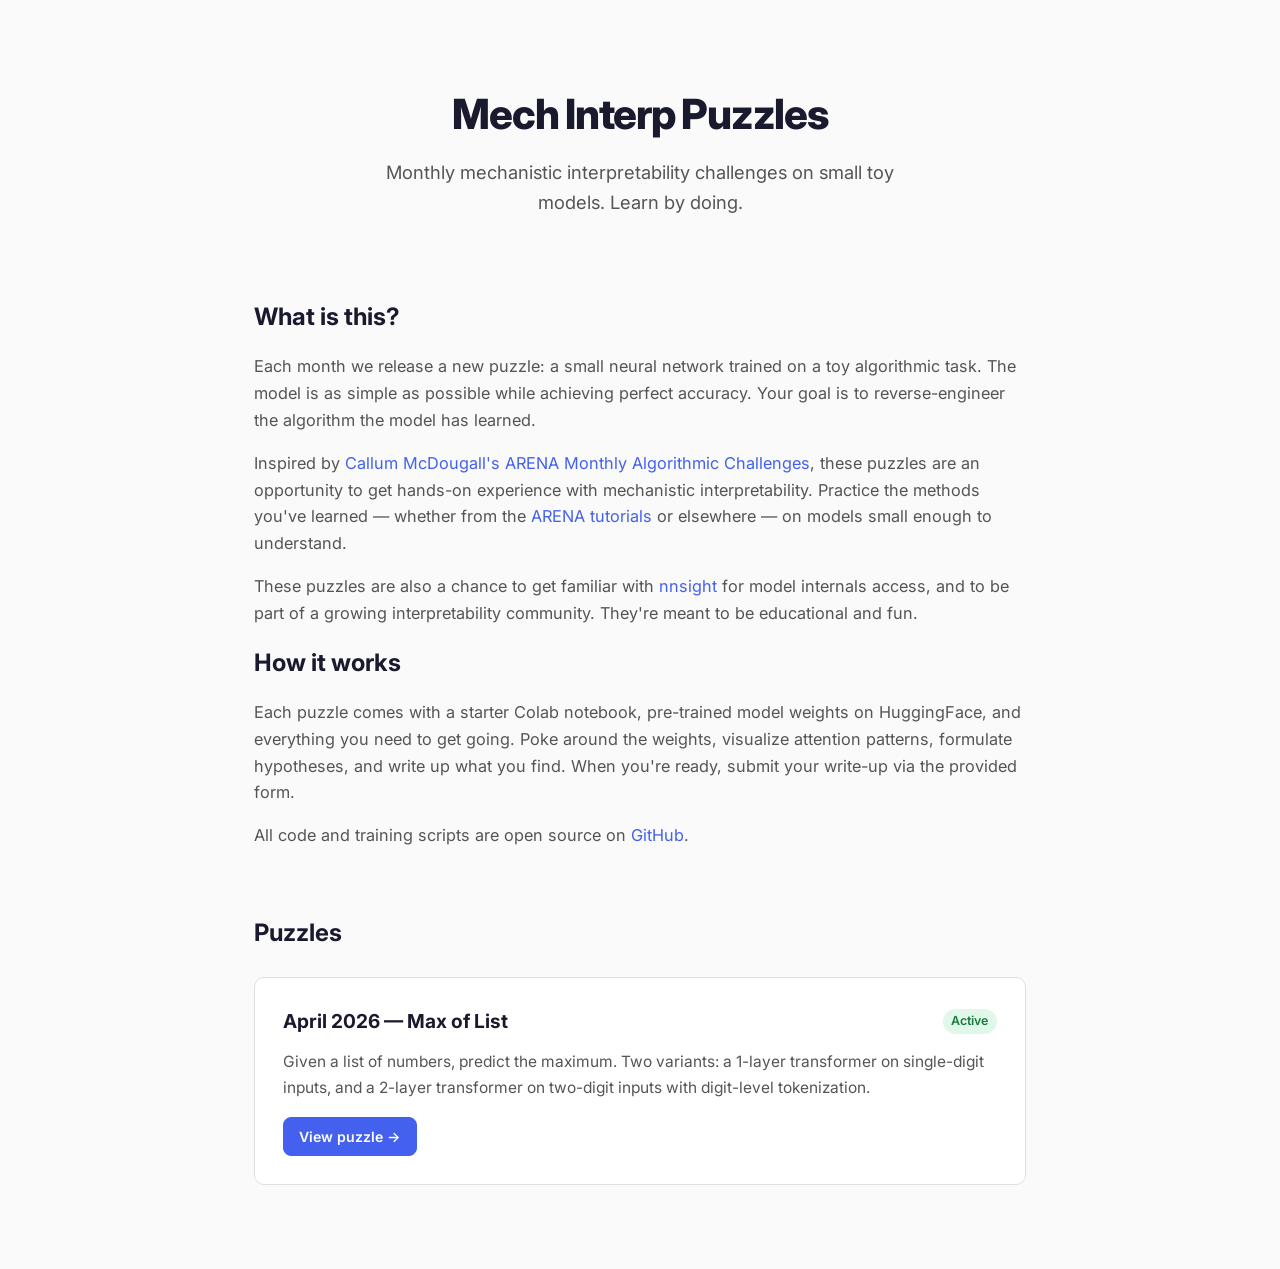
==== public/index.html @ 22fbb1c4 "Update ARENA monthly challenge link" ====
<!DOCTYPE html>
<html lang="en">
<head>
  <meta charset="UTF-8">
  <meta name="viewport" content="width=device-width, initial-scale=1.0">
  <title>Mech Interp Puzzles</title>
  <link rel="preconnect" href="https://fonts.googleapis.com">
  <link href="https://fonts.googleapis.com/css2?family=Inter:wght@400;500;600;700;800&display=swap" rel="stylesheet">
  <link rel="stylesheet" href="style.css">
</head>
<body>

  <!-- Hero -->
  <section class="hero">
    <div class="container">
      <h1>Mech Interp Puzzles</h1>
      <p class="tagline">Monthly mechanistic interpretability challenges on small toy models. Learn by doing.</p>
    </div>
  </section>

  <!-- About -->
  <section class="about">
    <div class="container">
      <h2>What is this?</h2>
      <p>
        Each month we release a new puzzle: a small neural network trained on a toy algorithmic task.
        The model is as simple as possible while achieving perfect accuracy.
        Your goal is to reverse-engineer the algorithm the model has learned.
      </p>
      <p>
        Inspired by <a href="https://learn.arena.education/chapter1_transformer_interp/monthly_algorithmic/">Callum McDougall's ARENA Monthly Algorithmic Challenges</a>,
        these puzzles are an opportunity to get hands-on experience with mechanistic interpretability.
        Practice the methods you've learned &mdash; whether from the
        <a href="https://www.arena.education/">ARENA tutorials</a> or elsewhere &mdash; on
        models small enough to understand.
      </p>

      <p>
        These puzzles are also a chance to get familiar with
        <a href="https://nnsight.net/">nnsight</a> for model internals access,
        and to be part of a growing interpretability community.
        They're meant to be educational and fun.
      </p>

      <h2>How it works</h2>
      <p>
        Each puzzle comes with a starter Colab notebook, pre-trained model weights on HuggingFace,
        and everything you need to get going. Poke around the weights, visualize attention patterns,
        formulate hypotheses, and write up what you find.
        When you're ready, submit your write-up via the provided form.
      </p>
      <p>
        All code and training scripts are open source on <a href="https://github.com/andyrdt/puzzles">GitHub</a>.
      </p>
    </div>
  </section>

  <!-- Puzzles -->
  <section class="puzzles-section">
    <div class="container">
      <h2>Puzzles</h2>

      <div class="puzzle-card">
        <div class="puzzle-card-header">
          <h3><a href="april-2026.html">April 2026 &mdash; Max of List</a></h3>
          <span class="tag active">Active</span>
        </div>
        <p>
          Given a list of numbers, predict the maximum. Two variants: a 1-layer transformer
          on single-digit inputs, and a 2-layer transformer on two-digit inputs with digit-level
          tokenization.
        </p>
        <div class="links">
          <a class="btn btn-primary" href="april-2026.html">View puzzle &rarr;</a>
        </div>
      </div>

      <!-- Future months: copy the card above and update -->

    </div>
  </section>


</body>
</html>
---- public/style.css ----
/* ── Reset & Base ── */
*, *::before, *::after { box-sizing: border-box; margin: 0; padding: 0; }

:root {
  --bg: #fafafa;
  --surface: #ffffff;
  --text: #1a1a2e;
  --text-secondary: #555;
  --accent: #4361ee;
  --accent-hover: #3a56d4;
  --border: #e0e0e0;
  --tag-bg: #eef1ff;
  --tag-text: #4361ee;
  --radius: 10px;
  --max-width: 820px;
}

html { scroll-behavior: smooth; }

body {
  font-family: 'Inter', -apple-system, BlinkMacSystemFont, 'Segoe UI', sans-serif;
  background: var(--bg);
  color: var(--text);
  line-height: 1.65;
  -webkit-font-smoothing: antialiased;
}

a { color: var(--accent); text-decoration: none; }
a:hover { text-decoration: underline; }

/* ── Layout ── */
.container { max-width: var(--max-width); margin: 0 auto; padding: 0 1.5rem; }

/* ── Hero ── */
.hero {
  padding: 5rem 0 3rem;
  text-align: center;
}

.hero h1 {
  font-size: 2.6rem;
  font-weight: 800;
  letter-spacing: -0.03em;
  margin-bottom: 0.5rem;
}

.hero .tagline {
  font-size: 1.15rem;
  color: var(--text-secondary);
  max-width: 540px;
  margin: 0 auto;
}

/* ── About Section ── */
.about {
  padding: 2rem 0 3rem;
}

.about h2 {
  font-size: 1.5rem;
  font-weight: 700;
  margin-bottom: 1rem;
}

.about p {
  color: var(--text-secondary);
  margin-bottom: 1rem;
  font-size: 1.02rem;
}

.about p:last-child { margin-bottom: 0; }

.highlight-box {
  background: var(--tag-bg);
  border-left: 4px solid var(--accent);
  border-radius: 0 var(--radius) var(--radius) 0;
  padding: 1rem 1.25rem;
  margin: 1.5rem 0;
  font-size: 0.97rem;
  color: var(--text);
}

/* ── Puzzles Grid ── */
.puzzles-section {
  padding: 1rem 0 4rem;
}

.puzzles-section h2 {
  font-size: 1.5rem;
  font-weight: 700;
  margin-bottom: 1.5rem;
}

.puzzle-card {
  background: var(--surface);
  border: 1px solid var(--border);
  border-radius: var(--radius);
  padding: 1.75rem;
  margin-bottom: 1.25rem;
  transition: box-shadow 0.2s, border-color 0.2s;
}

.puzzle-card:hover {
  border-color: var(--accent);
  box-shadow: 0 4px 20px rgba(67, 97, 238, 0.08);
}

.puzzle-card-header {
  display: flex;
  align-items: center;
  justify-content: space-between;
  gap: 1rem;
  margin-bottom: 0.75rem;
  flex-wrap: wrap;
}

.puzzle-card h3 {
  font-size: 1.2rem;
  font-weight: 700;
}

.puzzle-card h3 a {
  color: var(--text);
}

.puzzle-card h3 a:hover {
  color: var(--accent);
  text-decoration: none;
}

.tag {
  display: inline-block;
  font-size: 0.78rem;
  font-weight: 600;
  padding: 0.2em 0.7em;
  border-radius: 999px;
  background: var(--tag-bg);
  color: var(--tag-text);
  white-space: nowrap;
}

.tag.active { background: #e0f7e9; color: #1b7a3d; }
.tag.upcoming { background: #fff3e0; color: #b36b00; }
.tag.closed { background: #f0f0f0; color: #888; }

.puzzle-card p {
  color: var(--text-secondary);
  font-size: 0.97rem;
  margin-bottom: 1rem;
}

.puzzle-card .links {
  display: flex;
  gap: 0.75rem;
  flex-wrap: wrap;
}

.btn {
  display: inline-flex;
  align-items: center;
  gap: 0.4rem;
  font-size: 0.88rem;
  font-weight: 600;
  padding: 0.5em 1.1em;
  border-radius: 8px;
  border: 1px solid var(--border);
  background: var(--surface);
  color: var(--text);
  cursor: pointer;
  transition: all 0.15s;
  text-decoration: none;
}

.btn:hover {
  border-color: var(--accent);
  color: var(--accent);
  text-decoration: none;
}

.btn-primary {
  background: var(--accent);
  border-color: var(--accent);
  color: #fff;
}

.btn-primary:hover {
  background: var(--accent-hover);
  border-color: var(--accent-hover);
  color: #fff;
}

/* ── Month Page ── */
.month-page { padding: 3rem 0 4rem; }

.back-link {
  display: inline-flex;
  align-items: center;
  gap: 0.3rem;
  font-size: 0.9rem;
  font-weight: 500;
  margin-bottom: 2rem;
  color: var(--text-secondary);
}

.back-link:hover { color: var(--accent); text-decoration: none; }

.month-page h1 {
  font-size: 2rem;
  font-weight: 800;
  margin-bottom: 0.4rem;
}

.month-page .subtitle {
  color: var(--text-secondary);
  font-size: 1.05rem;
  margin-bottom: 2rem;
}

.month-page h2 {
  font-size: 1.25rem;
  font-weight: 700;
  margin: 2rem 0 0.75rem;
}

.month-page h2:first-of-type { margin-top: 0; }

.month-page p, .month-page li {
  color: var(--text-secondary);
  font-size: 0.97rem;
  margin-bottom: 0.75rem;
}

.month-page ul {
  padding-left: 1.25rem;
  margin-bottom: 1rem;
}

.month-page li { margin-bottom: 0.4rem; }

.puzzle-detail {
  background: var(--surface);
  border: 1px solid var(--border);
  border-radius: var(--radius);
  padding: 1.5rem;
  margin-bottom: 1.25rem;
}

.puzzle-detail h3 {
  font-size: 1.1rem;
  font-weight: 700;
  margin-bottom: 0.5rem;
}

.spec-table {
  width: 100%;
  font-size: 0.9rem;
  border-collapse: collapse;
  margin: 0.75rem 0;
}

.spec-table td {
  padding: 0.35rem 0.75rem 0.35rem 0;
  border-bottom: 1px solid var(--border);
  color: var(--text-secondary);
}

.spec-table td:first-child {
  font-weight: 600;
  color: var(--text);
  white-space: nowrap;
  width: 140px;
}

code {
  font-family: 'JetBrains Mono', 'Fira Code', monospace;
  font-size: 0.88em;
  background: #f3f3f3;
  padding: 0.15em 0.4em;
  border-radius: 4px;
}

.action-box {
  background: var(--tag-bg);
  border-radius: var(--radius);
  padding: 1.5rem;
  margin: 2rem 0;
}

.action-box h2 {
  margin-top: 0;
  margin-bottom: 0.5rem;
}

.action-box p {
  margin-bottom: 1rem;
}

.action-box .links {
  display: flex;
  gap: 0.75rem;
  flex-wrap: wrap;
}

/* ── Footer ── */
footer {
  padding: 2rem 0;
  border-top: 1px solid var(--border);
  text-align: center;
  font-size: 0.88rem;
  color: var(--text-secondary);
}

footer a { color: var(--text-secondary); }
footer a:hover { color: var(--accent); }

/* ── Responsive ── */
@media (max-width: 600px) {
  .hero h1 { font-size: 1.8rem; }
  .hero { padding: 3rem 0 2rem; }
  .puzzle-card-header { flex-direction: column; align-items: flex-start; gap: 0.5rem; }
}
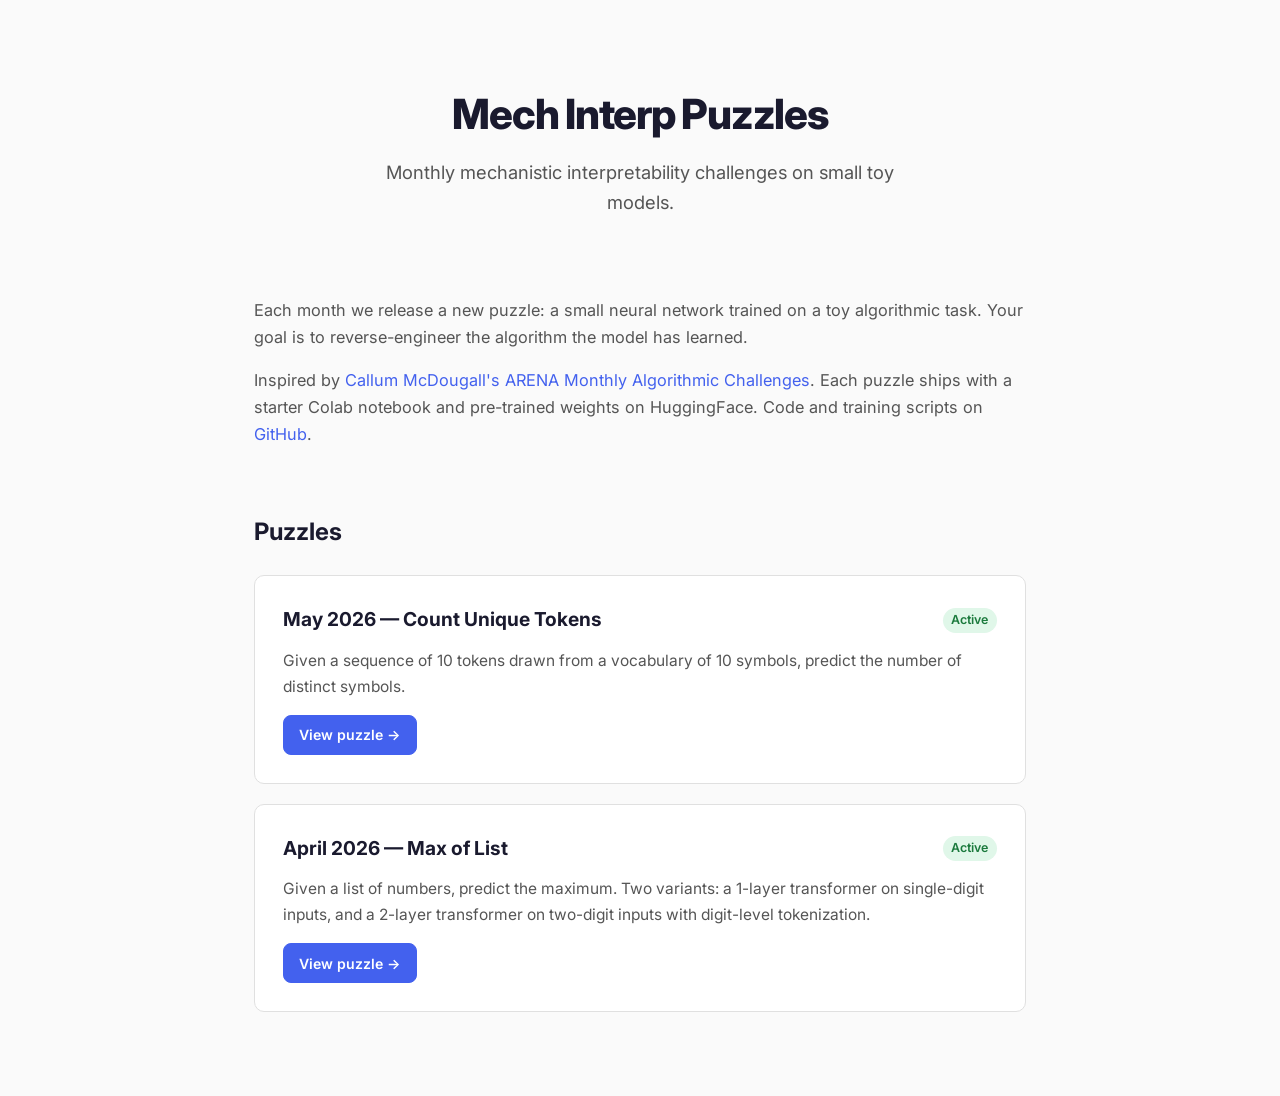
==== commit ada6eccb: "Add May 2026 puzzle page Co-Authored-By: Claude Opus 4.7 (1M context) <noreply@anthropic.com>" ====
--- a/public/index.html
+++ b/public/index.html
@@ -4,6 +4,7 @@
   <meta charset="UTF-8">
   <meta name="viewport" content="width=device-width, initial-scale=1.0">
   <title>Mech Interp Puzzles</title>
+  <link rel="icon" href="data:image/svg+xml,<svg xmlns='http://www.w3.org/2000/svg' viewBox='0 0 100 100'><text y='.9em' font-size='90'>🧩</text></svg>">
   <link rel="preconnect" href="https://fonts.googleapis.com">
   <link href="https://fonts.googleapis.com/css2?family=Inter:wght@400;500;600;700;800&display=swap" rel="stylesheet">
   <link rel="stylesheet" href="style.css">
@@ -14,43 +15,21 @@
   <section class="hero">
     <div class="container">
       <h1>Mech Interp Puzzles</h1>
-      <p class="tagline">Monthly mechanistic interpretability challenges on small toy models. Learn by doing.</p>
+      <p class="tagline">Monthly mechanistic interpretability challenges on small toy models.</p>
     </div>
   </section>
 
   <!-- About -->
   <section class="about">
     <div class="container">
-      <h2>What is this?</h2>
       <p>
         Each month we release a new puzzle: a small neural network trained on a toy algorithmic task.
-        The model is as simple as possible while achieving perfect accuracy.
         Your goal is to reverse-engineer the algorithm the model has learned.
       </p>
       <p>
-        Inspired by <a href="https://learn.arena.education/chapter1_transformer_interp/monthly_algorithmic/">Callum McDougall's ARENA Monthly Algorithmic Challenges</a>,
-        these puzzles are an opportunity to get hands-on experience with mechanistic interpretability.
-        Practice the methods you've learned &mdash; whether from the
-        <a href="https://www.arena.education/">ARENA tutorials</a> or elsewhere &mdash; on
-        models small enough to understand.
-      </p>
-
-      <p>
-        These puzzles are also a chance to get familiar with
-        <a href="https://nnsight.net/">nnsight</a> for model internals access,
-        and to be part of a growing interpretability community.
-        They're meant to be educational and fun.
-      </p>
-
-      <h2>How it works</h2>
-      <p>
-        Each puzzle comes with a starter Colab notebook, pre-trained model weights on HuggingFace,
-        and everything you need to get going. Poke around the weights, visualize attention patterns,
-        formulate hypotheses, and write up what you find.
-        When you're ready, submit your write-up via the provided form.
-      </p>
-      <p>
-        All code and training scripts are open source on <a href="https://github.com/andyrdt/puzzles">GitHub</a>.
+        Inspired by <a href="https://learn.arena.education/chapter1_transformer_interp/monthly_algorithmic/">Callum McDougall's ARENA Monthly Algorithmic Challenges</a>.
+        Each puzzle ships with a starter Colab notebook and pre-trained weights on HuggingFace.
+        Code and training scripts on <a href="https://github.com/andyrdt/puzzles">GitHub</a>.
       </p>
     </div>
   </section>
@@ -59,6 +38,20 @@
   <section class="puzzles-section">
     <div class="container">
       <h2>Puzzles</h2>
+
+      <div class="puzzle-card">
+        <div class="puzzle-card-header">
+          <h3><a href="may-2026.html">May 2026 &mdash; Count Unique Tokens</a></h3>
+          <span class="tag active">Active</span>
+        </div>
+        <p>
+          Given a sequence of 10 tokens drawn from a vocabulary of 10 symbols, predict
+          the number of distinct symbols.
+        </p>
+        <div class="links">
+          <a class="btn btn-primary" href="may-2026.html">View puzzle &rarr;</a>
+        </div>
+      </div>
 
       <div class="puzzle-card">
         <div class="puzzle-card-header">
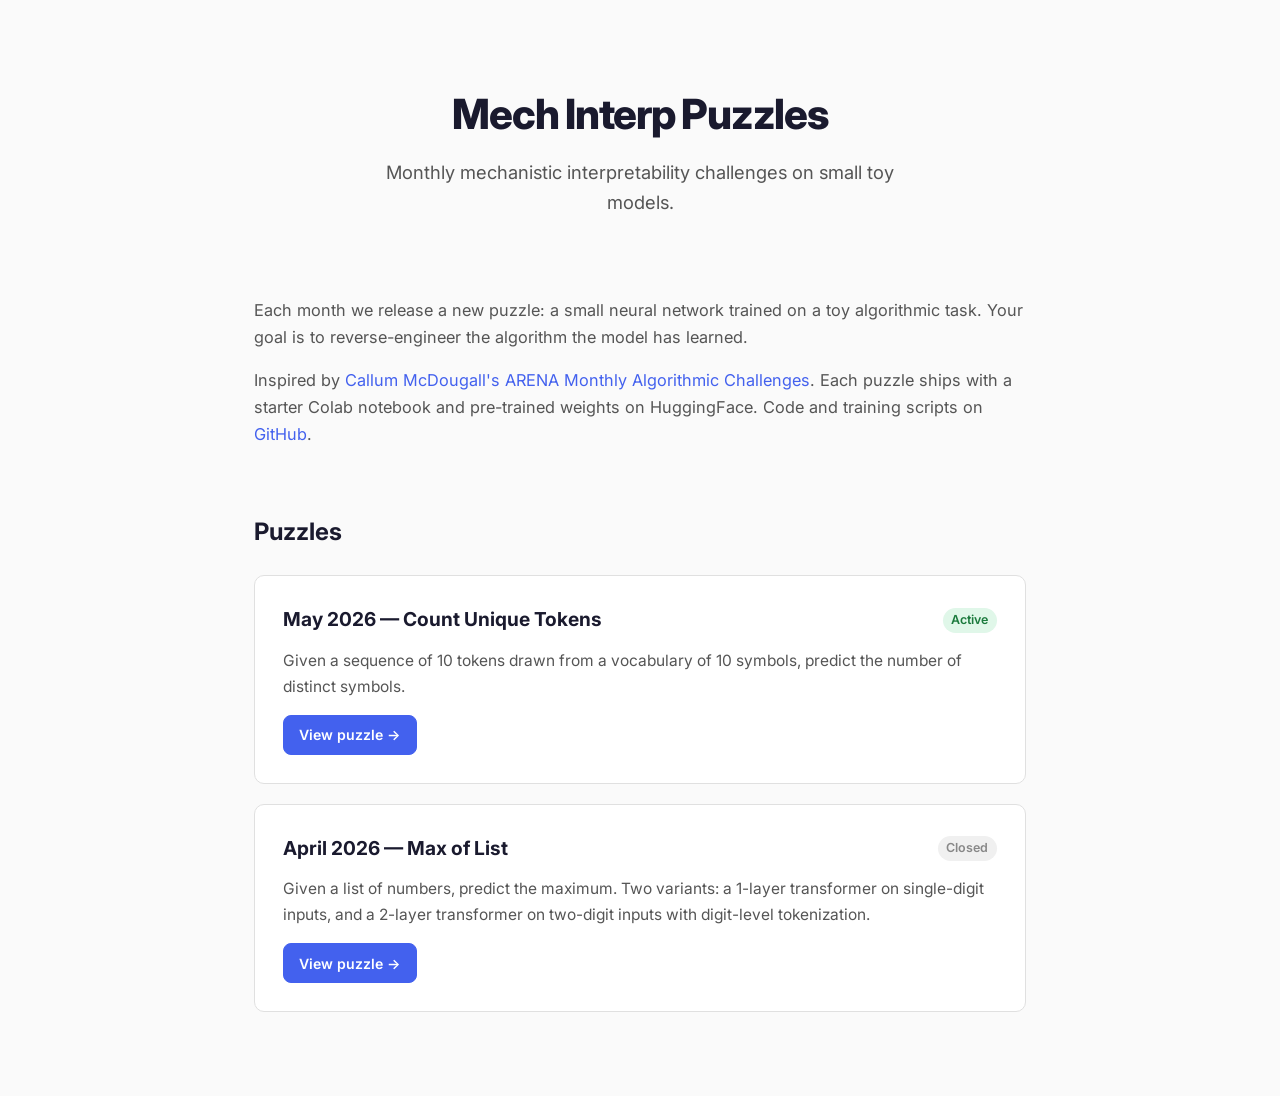
==== commit ab0af2e4: "Mark April 2026 puzzle as closed Disables the submission button (greyed, non-clickable) and adds a "" ====
--- a/public/index.html
+++ b/public/index.html
@@ -56,7 +56,7 @@
       <div class="puzzle-card">
         <div class="puzzle-card-header">
           <h3><a href="april-2026.html">April 2026 &mdash; Max of List</a></h3>
-          <span class="tag active">Active</span>
+          <span class="tag closed">Closed</span>
         </div>
         <p>
           Given a list of numbers, predict the maximum. Two variants: a 1-layer transformer
--- a/public/style.css
+++ b/public/style.css
@@ -189,6 +189,16 @@
   color: #fff;
 }
 
+.btn.disabled,
+.btn.disabled:hover {
+  background: #e0e0e0;
+  border-color: #d0d0d0;
+  color: #999;
+  cursor: not-allowed;
+  pointer-events: none;
+  text-decoration: none;
+}
+
 /* ── Month Page ── */
 .month-page { padding: 3rem 0 4rem; }
 
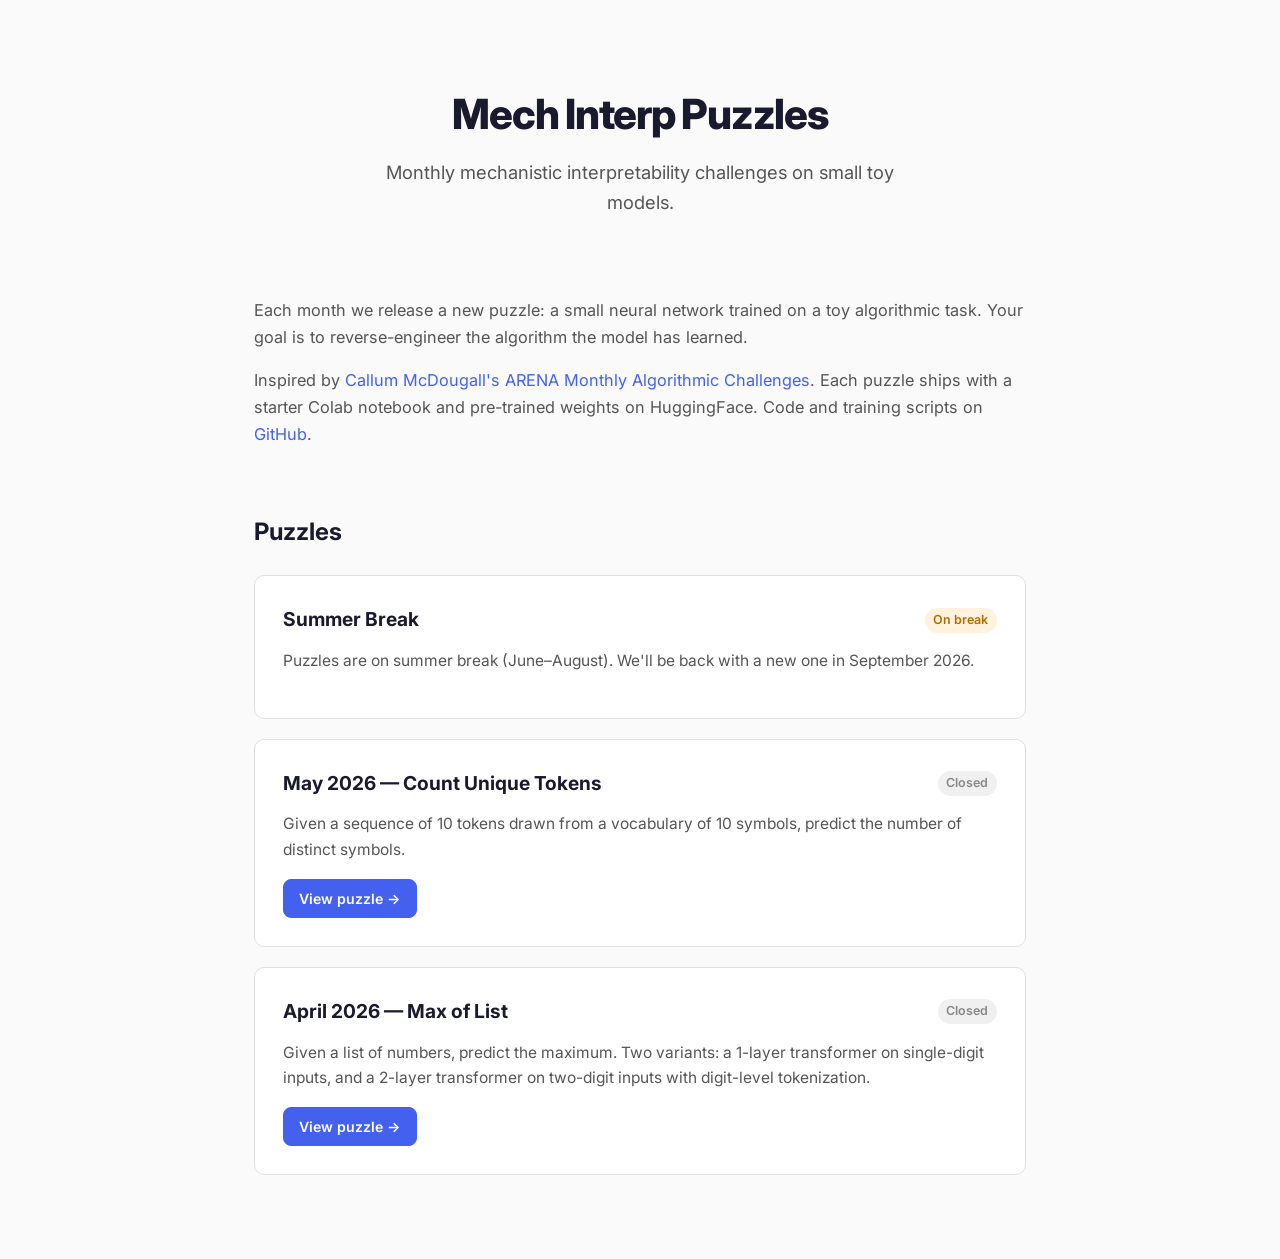
==== commit 1e548a09: "Mark May puzzle closed and add summer break notice May's deadline has passed, and June/July are bein" ====
--- a/public/index.html
+++ b/public/index.html
@@ -41,8 +41,18 @@
 
       <div class="puzzle-card">
         <div class="puzzle-card-header">
+          <h3>Summer Break</h3>
+          <span class="tag upcoming">On break</span>
+        </div>
+        <p>
+          Puzzles are on summer break (June&ndash;August). We'll be back with a new one in September 2026.
+        </p>
+      </div>
+
+      <div class="puzzle-card">
+        <div class="puzzle-card-header">
           <h3><a href="may-2026.html">May 2026 &mdash; Count Unique Tokens</a></h3>
-          <span class="tag active">Active</span>
+          <span class="tag closed">Closed</span>
         </div>
         <p>
           Given a sequence of 10 tokens drawn from a vocabulary of 10 symbols, predict
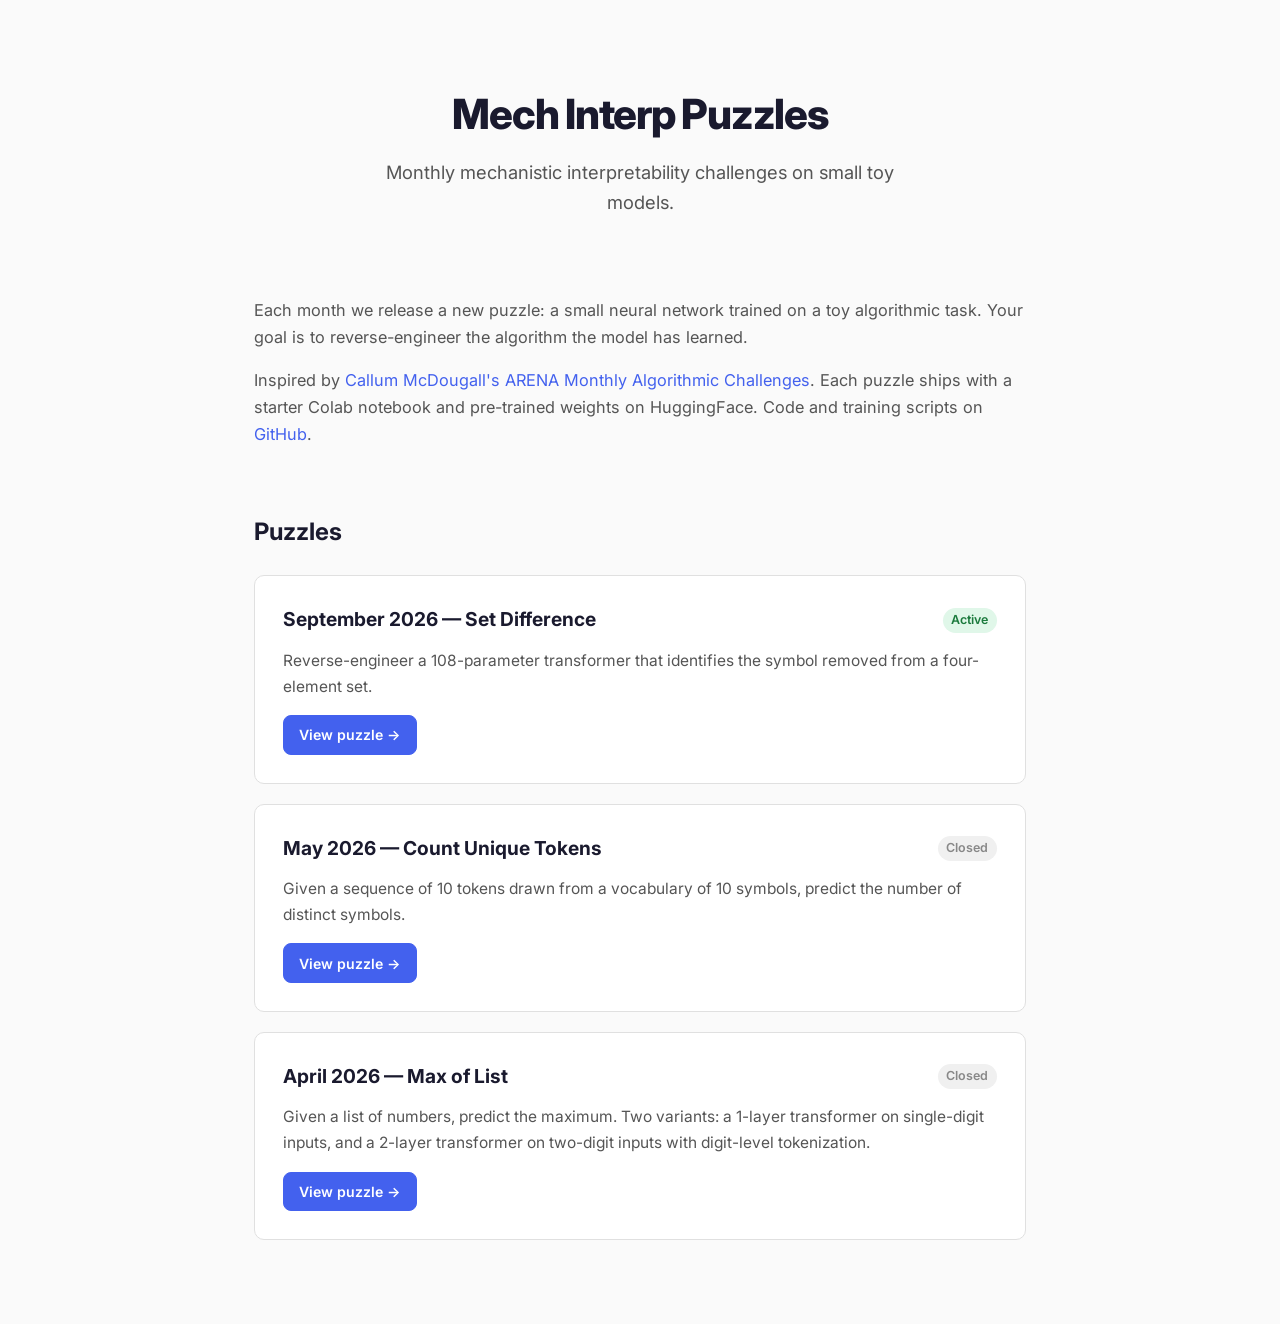
==== commit 5f268338: "september puzzle" ====
--- a/public/index.html
+++ b/public/index.html
@@ -41,12 +41,16 @@
 
       <div class="puzzle-card">
         <div class="puzzle-card-header">
-          <h3>Summer Break</h3>
-          <span class="tag upcoming">On break</span>
+          <h3><a href="september-2026.html">September 2026 &mdash; Set Difference</a></h3>
+          <span class="tag active">Active</span>
         </div>
         <p>
-          Puzzles are on summer break (June&ndash;August). We'll be back with a new one in September 2026.
+          Reverse-engineer a 108-parameter transformer that identifies the symbol
+          removed from a four-element set.
         </p>
+        <div class="links">
+          <a class="btn btn-primary" href="september-2026.html">View puzzle &rarr;</a>
+        </div>
       </div>
 
       <div class="puzzle-card">
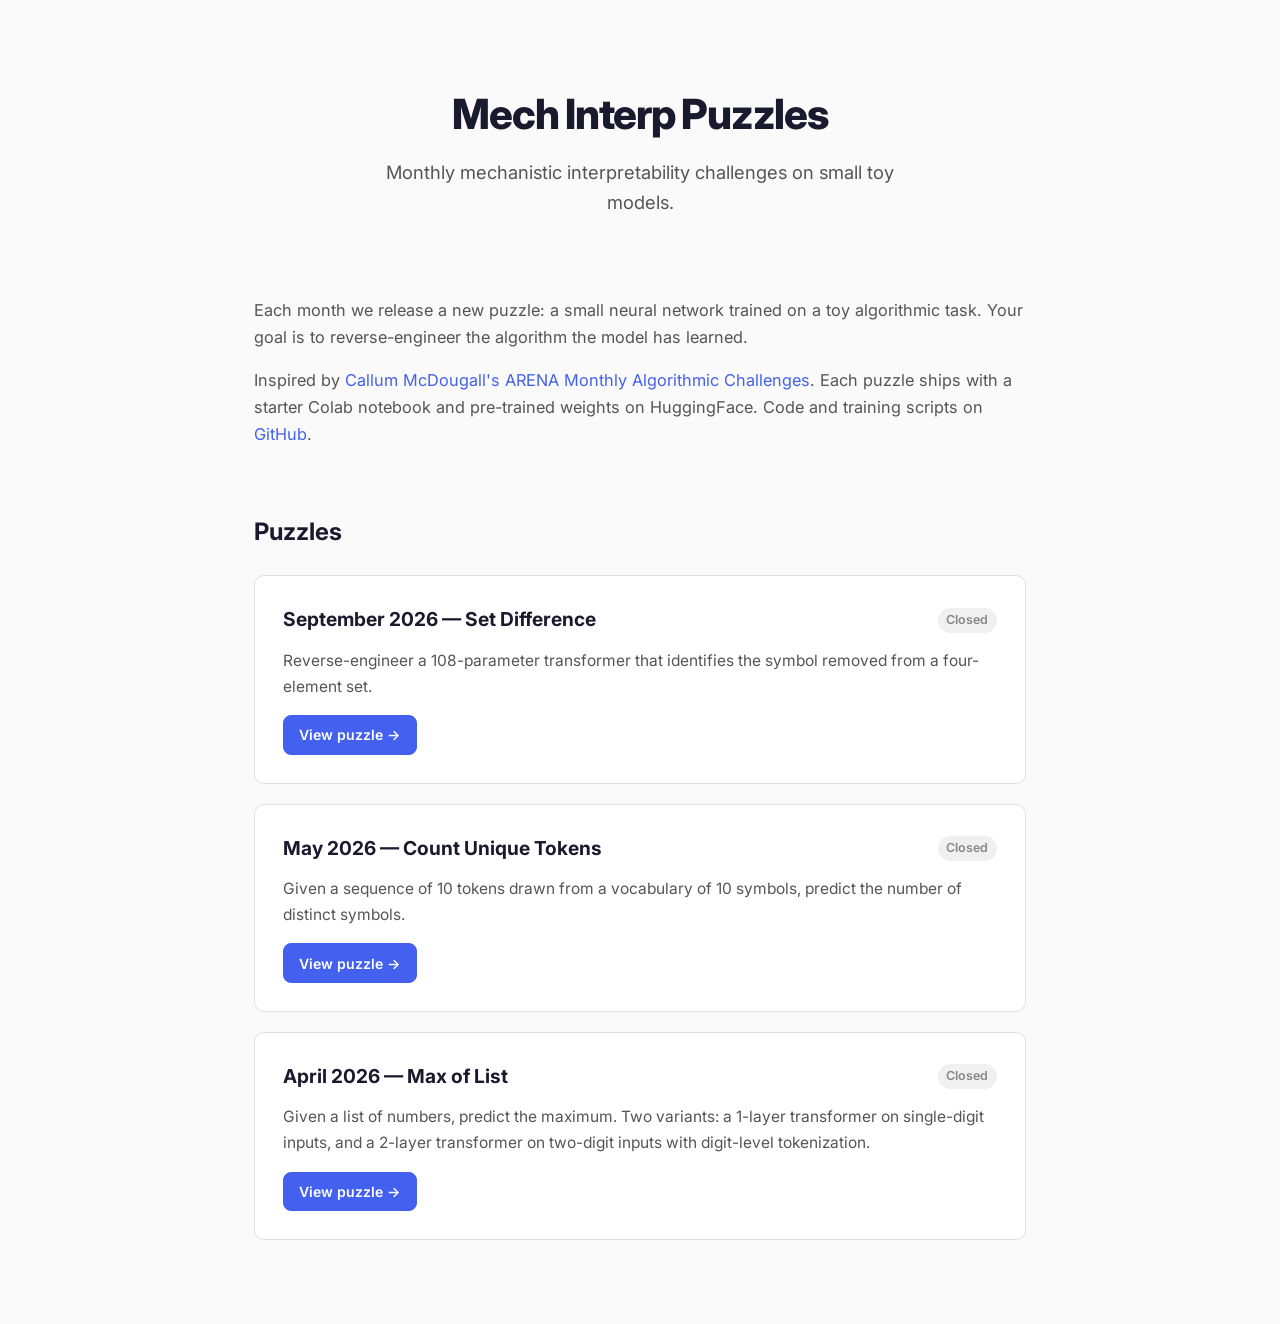
==== commit 5eaa6385: "Mark September 2026 puzzle submissions closed" ====
--- a/public/index.html
+++ b/public/index.html
@@ -42,7 +42,7 @@
       <div class="puzzle-card">
         <div class="puzzle-card-header">
           <h3><a href="september-2026.html">September 2026 &mdash; Set Difference</a></h3>
-          <span class="tag active">Active</span>
+          <span class="tag closed">Closed</span>
         </div>
         <p>
           Reverse-engineer a 108-parameter transformer that identifies the symbol
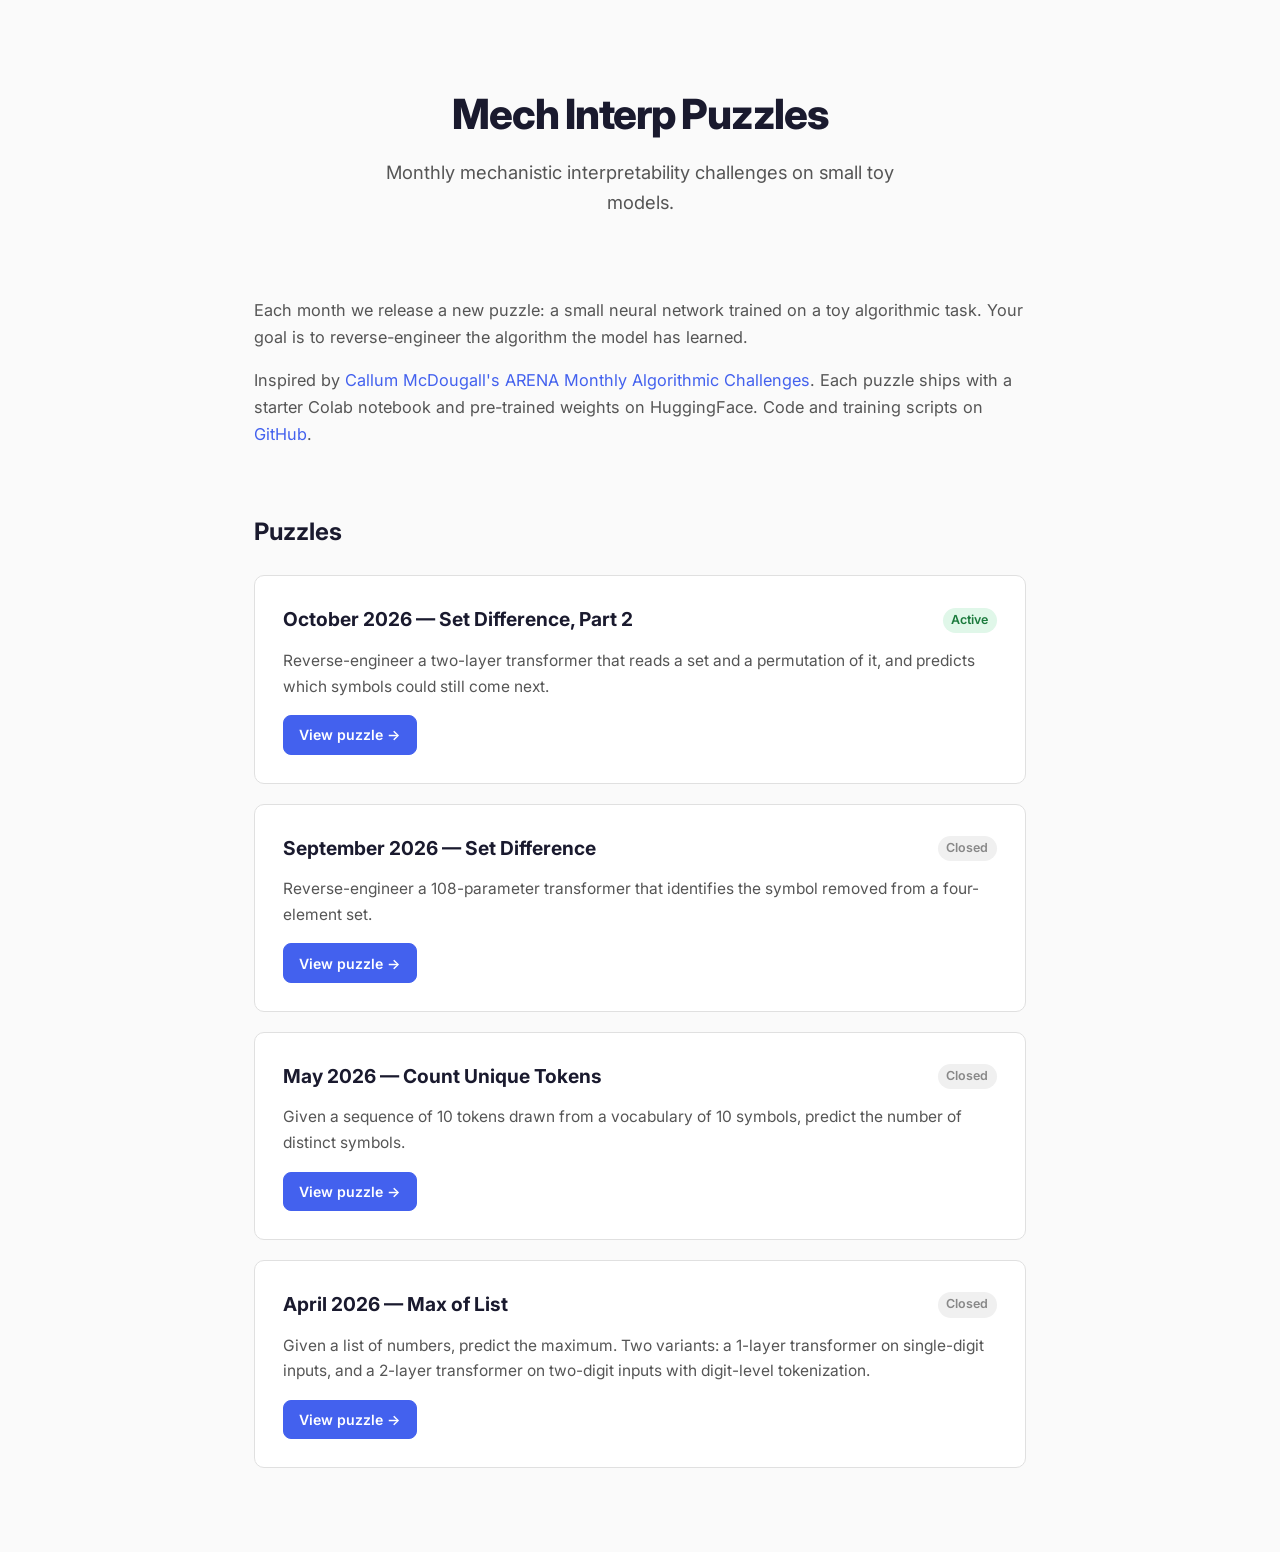
==== commit e2bebaf7: "Add October 2026 puzzle page Co-Authored-By: Claude Opus 5.5 <noreply@anthropic.com>" ====
--- a/public/index.html
+++ b/public/index.html
@@ -38,6 +38,20 @@
   <section class="puzzles-section">
     <div class="container">
       <h2>Puzzles</h2>
+
+      <div class="puzzle-card">
+        <div class="puzzle-card-header">
+          <h3><a href="october-2026.html">October 2026 &mdash; Set Difference, Part 2</a></h3>
+          <span class="tag active">Active</span>
+        </div>
+        <p>
+          Reverse-engineer a two-layer transformer that reads a set and a permutation of it,
+          and predicts which symbols could still come next.
+        </p>
+        <div class="links">
+          <a class="btn btn-primary" href="october-2026.html">View puzzle &rarr;</a>
+        </div>
+      </div>
 
       <div class="puzzle-card">
         <div class="puzzle-card-header">
